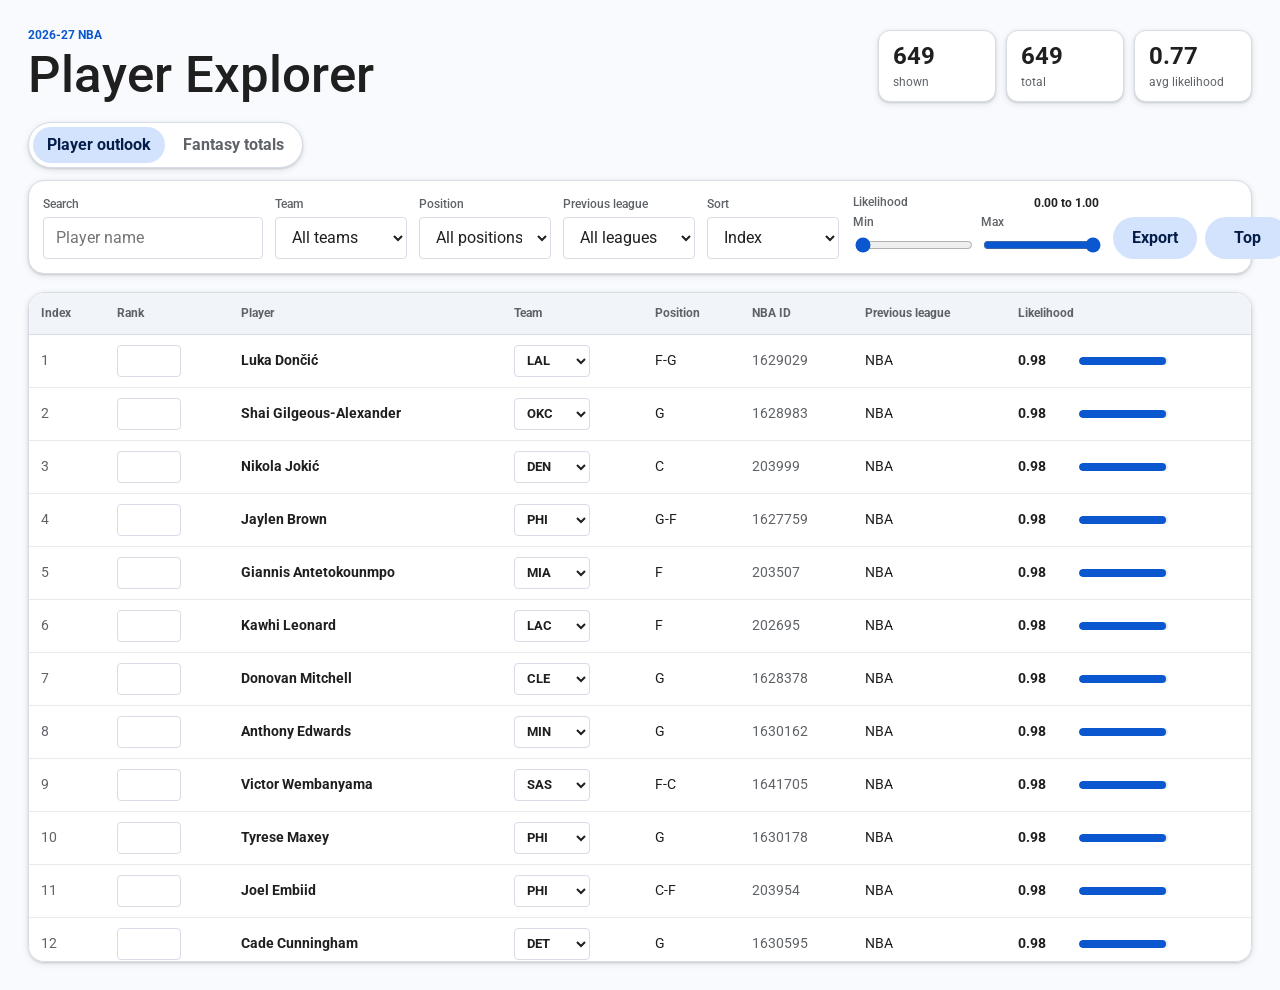
==== index.html @ 33c8e22c "Initial NBA player explorer" ====
<!doctype html>
<html lang="en">
  <head>
    <meta charset="utf-8">
    <meta name="viewport" content="width=device-width, initial-scale=1">
    <meta http-equiv="refresh" content="0; url=web/">
    <title>NBA Player Explorer</title>
    <link rel="canonical" href="web/">
    <link rel="preconnect" href="https://fonts.googleapis.com">
    <link rel="preconnect" href="https://fonts.gstatic.com" crossorigin>
    <link href="https://fonts.googleapis.com/css2?family=Roboto:wght@400;500;700&display=swap" rel="stylesheet">
    <style>
      body {
        margin: 0;
        min-height: 100vh;
        display: grid;
        place-items: center;
        background: #f8fafd;
        color: #1f1f1f;
        font-family: Roboto, Arial, sans-serif;
      }

      a {
        color: #0b57d0;
        font-weight: 700;
      }
    </style>
  </head>
  <body>
    <main>
      <p>Opening <a href="web/">NBA Player Explorer</a>...</p>
    </main>
  </body>
</html>
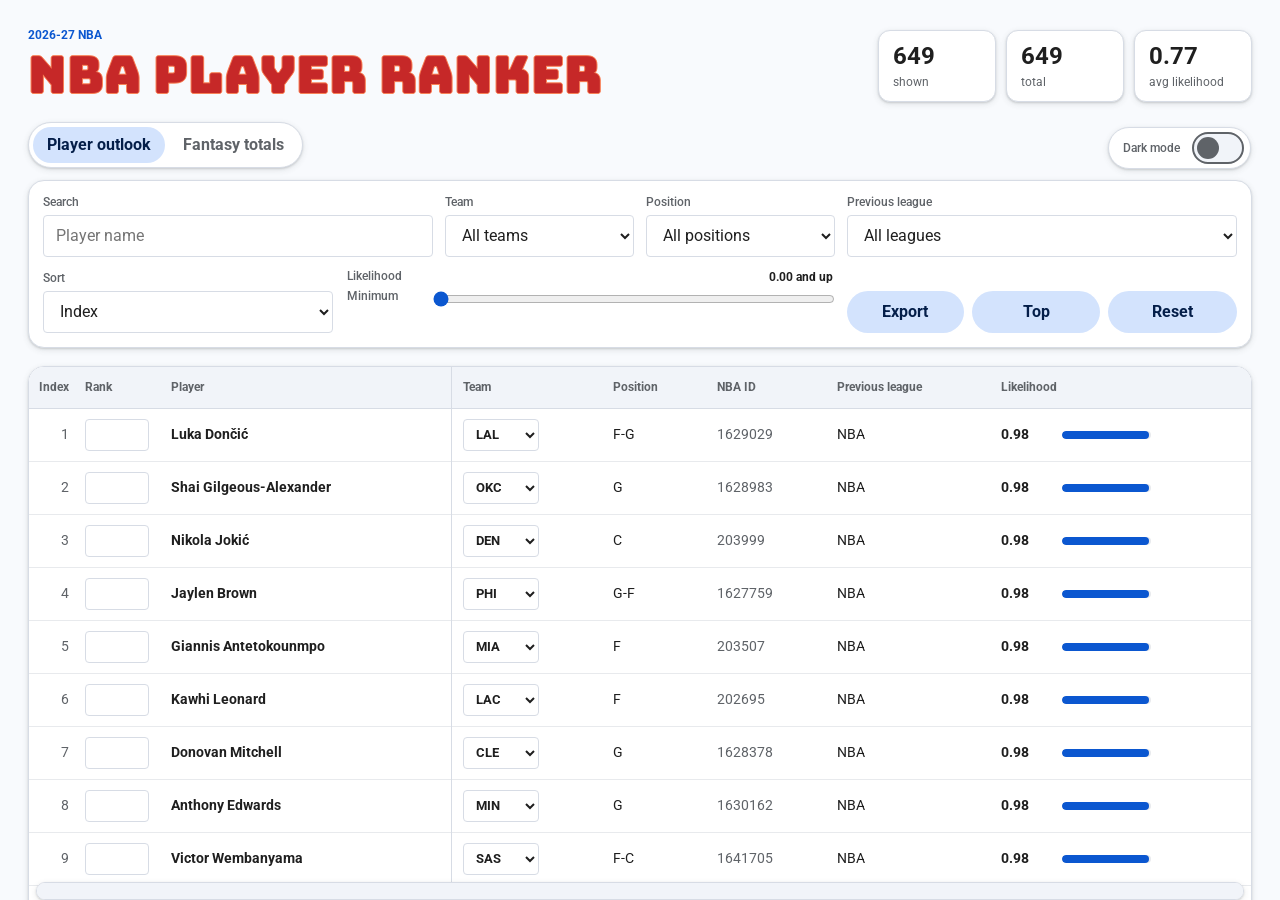
==== commit 6ea59128: "Improve NBA player ranker search and UI" ====
--- a/index.html
+++ b/index.html
@@ -4,8 +4,9 @@
     <meta charset="utf-8">
     <meta name="viewport" content="width=device-width, initial-scale=1">
     <meta http-equiv="refresh" content="0; url=web/">
-    <title>NBA Player Explorer</title>
+    <title>NBA Player Ranker</title>
     <link rel="canonical" href="web/">
+    <link rel="icon" href="data:image/svg+xml,%3Csvg xmlns='http://www.w3.org/2000/svg' viewBox='0 0 100 100'%3E%3Ctext y='.9em' font-size='90'%3E🏀%3C/text%3E%3C/svg%3E">
     <link rel="preconnect" href="https://fonts.googleapis.com">
     <link rel="preconnect" href="https://fonts.gstatic.com" crossorigin>
     <link href="https://fonts.googleapis.com/css2?family=Roboto:wght@400;500;700&display=swap" rel="stylesheet">
@@ -28,7 +29,7 @@
   </head>
   <body>
     <main>
-      <p>Opening <a href="web/">NBA Player Explorer</a>...</p>
+      <p>Opening <a href="web/">NBA Player Ranker</a>...</p>
     </main>
   </body>
 </html>
